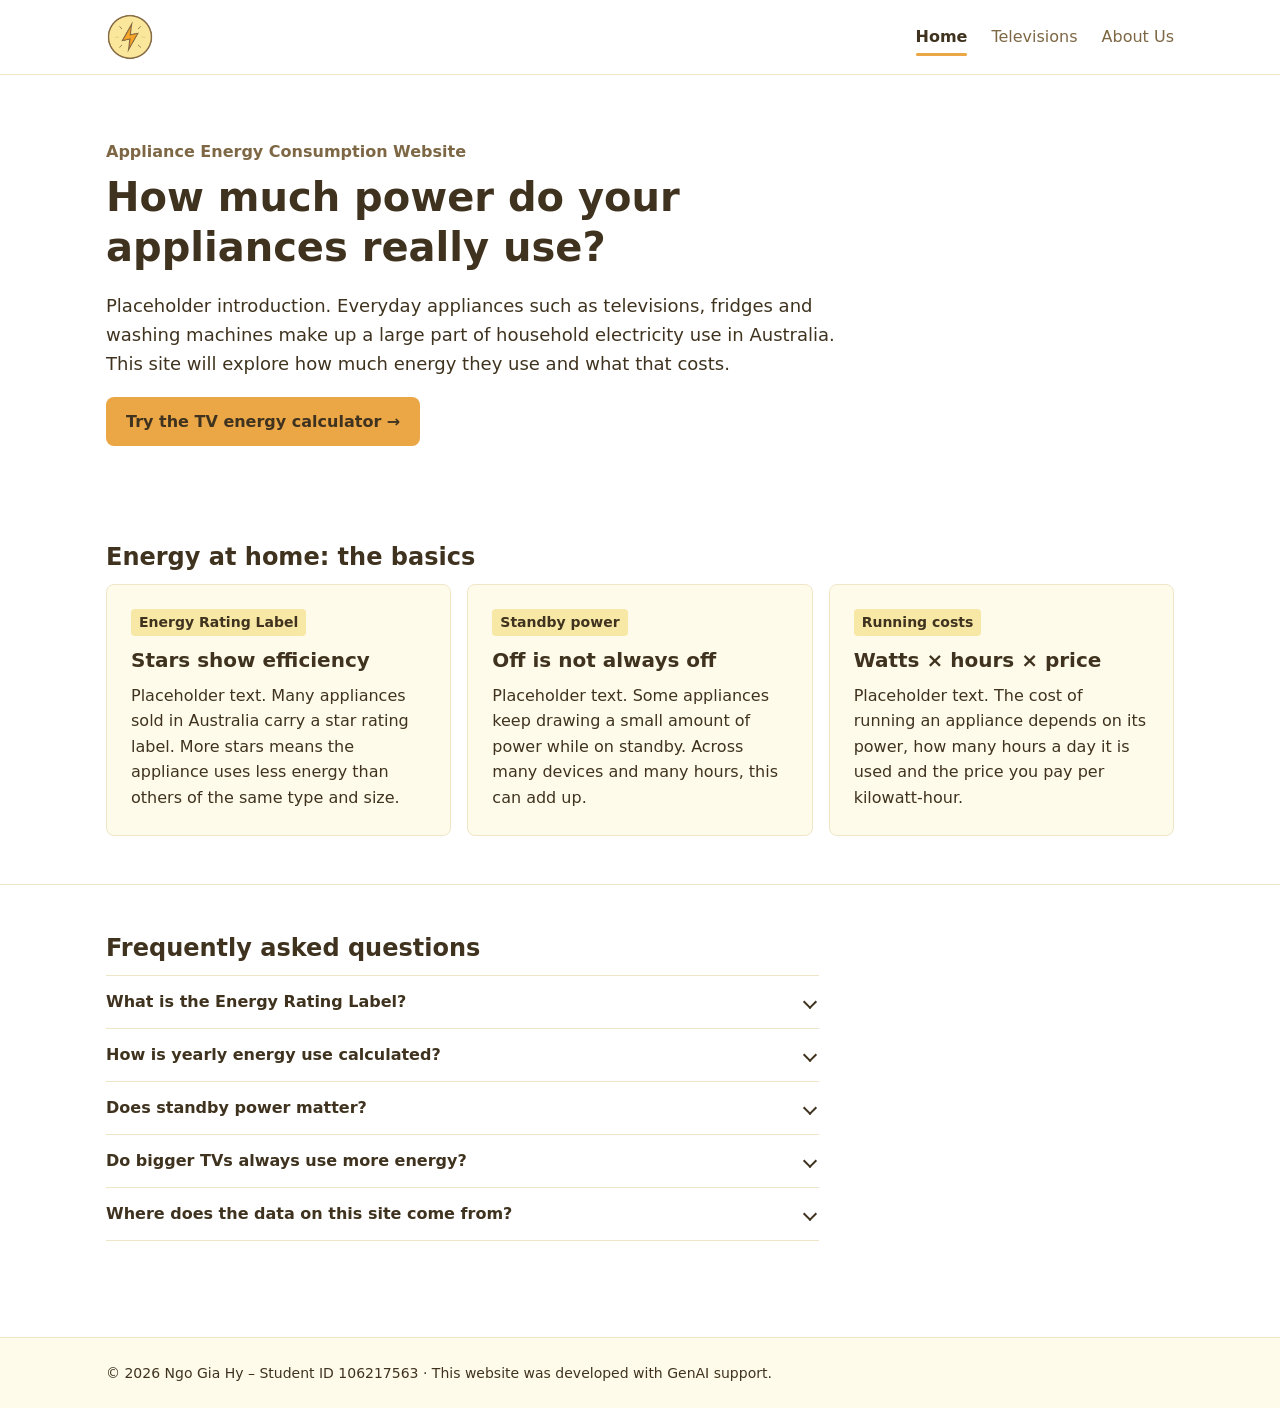
==== Demonstration 1/index.html @ ae11df6b "Add COS30045 coursework: weeks 1-4, demonstration, exercises, and dataset Co-Authored-By: Claude Opu" ====
<!DOCTYPE html>
<html lang="en-AU">
<head>
  <meta charset="UTF-8">
  <meta name="viewport" content="width=device-width, initial-scale=1">
  <title>Home | Appliance Energy Consumption Website</title>
  <meta name="description" content="Placeholder information about appliance energy consumption in Australian homes.">
  <link rel="icon" href="assets/img/power-logo.png">
  <link rel="stylesheet" href="assets/css/styles.css">
  <script src="assets/js/main.js" defer></script>
</head>
<body>
  <a class="skip-link" href="#main">Skip to main content</a>

  <header class="site-header">
    <nav class="site-nav container" aria-label="Main">
      <a class="logo" href="index.html"><img src="assets/img/power-logo.png" alt="Appliance Energy – Home" width="48" height="48"></a>
      <ul class="nav-links">
        <li><a href="index.html" class="active" aria-current="page">Home</a></li>
        <li><a href="televisions.html">Televisions</a></li>
        <li><a href="about.html">About Us</a></li>
      </ul>
    </nav>
  </header>

  <main id="main">
    <section class="hero">
      <div class="container">
        <p class="site-name">Appliance Energy Consumption Website</p>
        <h1>How much power do your appliances really use?</h1>
        <p class="lead">Placeholder introduction. Everyday appliances such as televisions, fridges and washing machines make up a large part of household electricity use in Australia. This site will explore how much energy they use and what that costs.</p>
        <a class="button" href="televisions.html">Try the TV energy calculator →</a>
      </div>
    </section>

    <section class="section" aria-labelledby="facts-title">
      <div class="container">
        <h2 id="facts-title">Energy at home: the basics</h2>
        <ul class="card-grid">
          <li class="card">
            <span class="chip">Energy Rating Label</span>
            <h3>Stars show efficiency</h3>
            <p>Placeholder text. Many appliances sold in Australia carry a star rating label. More stars means the appliance uses less energy than others of the same type and size.</p>
          </li>
          <li class="card">
            <span class="chip">Standby power</span>
            <h3>Off is not always off</h3>
            <p>Placeholder text. Some appliances keep drawing a small amount of power while on standby. Across many devices and many hours, this can add up.</p>
          </li>
          <li class="card">
            <span class="chip">Running costs</span>
            <h3>Watts × hours × price</h3>
            <p>Placeholder text. The cost of running an appliance depends on its power, how many hours a day it is used and the price you pay per kilowatt-hour.</p>
          </li>
        </ul>
      </div>
    </section>

    <section class="section" aria-labelledby="faq-title">
      <div class="container">
        <h2 id="faq-title">Frequently asked questions</h2>
        <div class="faq-list">
          <div class="faq-item">
            <h3><button class="faq-question" type="button" aria-expanded="false" aria-controls="faq-1">What is the Energy Rating Label?<span class="faq-icon" aria-hidden="true"></span></button></h3>
            <div class="faq-answer" id="faq-1" hidden><p>Placeholder answer. The Energy Rating Label is a star rating shown on appliances in Australia and New Zealand to help buyers compare energy efficiency.</p></div>
          </div>
          <div class="faq-item">
            <h3><button class="faq-question" type="button" aria-expanded="false" aria-controls="faq-2">How is yearly energy use calculated?<span class="faq-icon" aria-hidden="true"></span></button></h3>
            <div class="faq-answer" id="faq-2" hidden><p>Placeholder answer. Multiply the appliance's power in watts by the hours it is used each day, divide by 1,000 to get kilowatt-hours, then multiply by 365.</p></div>
          </div>
          <div class="faq-item">
            <h3><button class="faq-question" type="button" aria-expanded="false" aria-controls="faq-3">Does standby power matter?<span class="faq-icon" aria-hidden="true"></span></button></h3>
            <div class="faq-answer" id="faq-3" hidden><p>Placeholder answer. Standby power is usually small for a single device, but it runs around the clock and across many devices in a home.</p></div>
          </div>
          <div class="faq-item">
            <h3><button class="faq-question" type="button" aria-expanded="false" aria-controls="faq-4">Do bigger TVs always use more energy?<span class="faq-icon" aria-hidden="true"></span></button></h3>
            <div class="faq-answer" id="faq-4" hidden><p>Placeholder answer. Larger screens generally need more power, but screen technology and efficiency also make a difference. Try the calculator to compare models.</p></div>
          </div>
          <div class="faq-item">
            <h3><button class="faq-question" type="button" aria-expanded="false" aria-controls="faq-5">Where does the data on this site come from?<span class="faq-icon" aria-hidden="true"></span></button></h3>
            <div class="faq-answer" id="faq-5" hidden><p>Placeholder answer. TV model data comes from the Australian Energy Rating product register. See the About Us page for details.</p></div>
          </div>
        </div>
      </div>
    </section>
  </main>

  <footer class="site-footer">
    <div class="container">
      <p>&copy; <span id="year">2026</span> Ngo Gia Hy – Student ID 106217563 · This website was developed with GenAI support.</p>
    </div>
  </footer>
</body>
</html>
---- Demonstration 1/assets/css/styles.css ----
/* Appliance Energy Consumption Website — shared styles.
   Colours are taken from the logo (assets/img/power-logo.png). */

:root {
  --bg: #FFFFFF;
  --surface: #FFFBEA;
  --cream: #F8E8A5;
  --ink: #3F331F;
  --brown: #7D6744;
  --amber: #EBA746;
  --error: #B42318;
  --line: #EFE6C8;
  --radius: 8px;
  --max-width: 1100px;
  --ease: cubic-bezier(0.2, 0, 0, 1);
}

/* ---------- Base ---------- */

*, *::before, *::after { box-sizing: border-box; }

[hidden] { display: none !important; }

body {
  margin: 0;
  min-height: 100vh;
  display: flex;
  flex-direction: column;
  font-family: system-ui, -apple-system, "Segoe UI", Roboto, "Helvetica Neue", Arial, sans-serif;
  font-size: 1rem;
  line-height: 1.6;
  color: var(--ink);
  background: var(--bg);
}

main { flex: 1; }

img { display: block; max-width: 100%; height: auto; }

h1, h2, h3 { margin: 0 0 0.5em; line-height: 1.25; text-wrap: balance; }
h1 { font-size: 2rem; }
h2 { font-size: 1.5rem; }
h3 { font-size: 1.25rem; }

p { margin: 0 0 1em; }

a { color: var(--brown); }
a:hover { color: var(--ink); }

:focus-visible { outline: 2px solid var(--brown); outline-offset: 3px; }

.container { width: 100%; max-width: var(--max-width); margin: 0 auto; padding: 0 16px; }

.skip-link {
  position: absolute;
  left: 16px;
  top: -64px;
  z-index: 10;
  padding: 8px 12px;
  background: var(--ink);
  color: var(--bg);
  border-radius: var(--radius);
}
.skip-link:focus { top: 8px; }
.skip-link:hover,
.skip-link:focus { color: var(--bg); }

/* ---------- Header & navigation ---------- */

.site-header { background: var(--bg); border-bottom: 1px solid var(--line); }

.site-nav {
  display: flex;
  flex-wrap: wrap;
  align-items: center;
  justify-content: space-between;
  gap: 8px 24px;
  padding-top: 12px;
  padding-bottom: 12px;
}

.logo { display: inline-block; border-radius: 50%; }
.logo img { width: 48px; height: 48px; transition: transform 200ms var(--ease); }
.logo:hover img { transform: translateY(-2px); }

.nav-links { display: flex; flex-wrap: wrap; gap: 0 24px; margin: 0; padding: 0; list-style: none; }

.nav-links a {
  position: relative;
  display: inline-block;
  padding: 12px 0;
  color: var(--brown);
  font-weight: 500;
  text-decoration: none;
}

.nav-links a::after {
  content: "";
  position: absolute;
  left: 0;
  right: 0;
  bottom: 6px;
  height: 3px;
  border-radius: 2px;
  background: var(--amber);
  transform: scaleX(0);
  transform-origin: left;
  transition: transform 200ms var(--ease);
}

.nav-links a:hover { color: var(--ink); }
.nav-links a:hover::after,
.nav-links a.active::after { transform: scaleX(1); }
.nav-links a.active { color: var(--ink); font-weight: 700; }

/* ---------- Page sections ---------- */

.section { padding: 48px 0; }
.section + .section { border-top: 1px solid var(--line); }
.hero { padding: 64px 0 48px; }

.site-name { margin-bottom: 8px; color: var(--brown); font-weight: 600; }

.lead { max-width: 65ch; font-size: 1.125rem; }
.prose { max-width: 70ch; }

.button {
  display: inline-block;
  padding: 12px 20px;
  border: 0;
  border-radius: var(--radius);
  background: var(--amber);
  color: var(--ink);
  font: inherit;
  font-weight: 700;
  text-decoration: none;
  cursor: pointer;
  transition: background-color 150ms var(--ease), transform 150ms var(--ease);
}
.button:hover { background: color-mix(in srgb, var(--amber) 80%, white); color: var(--ink); }
.button:active { transform: scale(0.98); }

.card-grid { display: grid; grid-template-columns: 1fr; gap: 16px; margin: 0; padding: 0; list-style: none; }

.card { padding: 24px; background: var(--surface); border: 1px solid var(--line); border-radius: var(--radius); }
.card p:last-child { margin-bottom: 0; }

.chip {
  display: inline-block;
  margin-bottom: 12px;
  padding: 2px 8px;
  border-radius: 4px;
  background: var(--cream);
  color: var(--ink);
  font-size: 0.875rem;
  font-weight: 600;
}

.data-note { margin-top: 24px; color: var(--brown); font-size: 0.875rem; }

.author-card { display: inline-block; padding: 16px 24px; background: var(--cream); color: var(--ink); border-radius: var(--radius); }
.author-card p { margin: 0; }

/* ---------- Story charts ---------- */

.chart { max-width: 800px; margin: 24px 0 0; padding: 16px; background: var(--surface); border: 1px solid var(--line); border-radius: var(--radius); }
.chart img { width: 100%; background: var(--bg); }
.chart figcaption { margin-top: 8px; color: var(--brown); font-size: 0.875rem; }

/* ---------- Storyboard ---------- */

.plan summary { display: inline-block; padding: 8px 0; color: var(--brown); font-weight: 700; cursor: pointer; }
.plan summary:hover { color: var(--ink); }
.plan[open] summary { margin-bottom: 16px; }

.storyboard { display: grid; grid-template-columns: 1fr; gap: 16px; margin: 0; padding: 0; list-style: none; }
.frame { padding: 16px; background: var(--surface); border: 1px solid var(--line); border-radius: var(--radius); }
.frame p { margin: 0; }
.frame p + p { margin-top: 8px; font-weight: 600; }

.sketch {
  margin: 0 0 12px;
  padding: 12px;
  overflow-x: auto;
  background: var(--bg);
  border: 2px dashed var(--brown);
  border-radius: var(--radius);
  font-size: 0.8125rem;
  line-height: 1.4;
}

/* ---------- FAQ accordion ---------- */

.faq-list { max-width: 70ch; border-top: 1px solid var(--line); }
.faq-item { border-bottom: 1px solid var(--line); }
.faq-item h3 { margin: 0; font-size: 1rem; }

.faq-question {
  display: flex;
  align-items: center;
  justify-content: space-between;
  gap: 16px;
  width: 100%;
  padding: 16px 0;
  border: 0;
  background: none;
  color: var(--ink);
  font: inherit;
  font-weight: 600;
  text-align: left;
  cursor: pointer;
}
.faq-question:hover { color: var(--brown); }

.faq-icon {
  flex: none;
  width: 10px;
  height: 10px;
  margin-right: 4px;
  border-right: 2px solid currentColor;
  border-bottom: 2px solid currentColor;
  transform: rotate(45deg);
  transition: transform 200ms var(--ease);
}
.faq-question[aria-expanded="true"] .faq-icon { transform: rotate(-135deg); }

.faq-answer { padding-bottom: 16px; }
.faq-answer:not([hidden]) { animation: faq-open 250ms var(--ease); }

@keyframes faq-open {
  from { opacity: 0; transform: translateY(-4px); }
  to { opacity: 1; transform: none; }
}

/* ---------- Calculator ---------- */

.calc-layout { display: grid; gap: 24px; }

.calc-form fieldset { margin: 0 0 16px; padding: 16px 16px 0; border: 1px solid var(--line); border-radius: var(--radius); }
.calc-form legend { padding: 0 4px; font-weight: 700; }

.field { margin-bottom: 16px; }
.field label { display: block; margin-bottom: 4px; font-weight: 600; }

.field select,
.field input[type="number"] {
  width: 100%;
  min-height: 44px;
  padding: 8px 12px;
  border: 1px solid var(--brown);
  border-radius: var(--radius);
  background: var(--bg);
  color: var(--ink);
  font: inherit;
}
.field select:disabled { background: var(--surface); cursor: not-allowed; opacity: 0.7; }
.field select[aria-invalid="true"],
.field input[aria-invalid="true"] { border: 2px solid var(--error); }

.field-check { display: flex; align-items: center; gap: 8px; }
.field-check label { margin: 0; }
.field-check input { width: 20px; height: 20px; margin: 0; accent-color: var(--brown); }

.help { margin: 4px 0 0; color: var(--brown); font-size: 0.875rem; }
.error { margin: 4px 0 0; color: var(--error); font-size: 0.875rem; font-weight: 600; }
.error:empty { display: none; }

.results { padding: 24px; background: var(--surface); border: 1px solid var(--line); border-radius: var(--radius); }
.results-message { margin: 0; }
.results-basis { font-weight: 600; }

.results-table { width: 100%; border-collapse: collapse; font-variant-numeric: tabular-nums; }
.results-table th,
.results-table td { padding: 8px 0; border-bottom: 1px solid var(--line); text-align: left; }
.results-table td,
.results-table thead th:not(:first-child) { text-align: right; }
.results-table thead th { color: var(--brown); font-size: 0.875rem; }

.label-note { margin: 16px 0 0; font-size: 0.875rem; }

/* ---------- Footer ---------- */

.site-footer { margin-top: 48px; padding: 24px 0; background: var(--surface); border-top: 1px solid var(--line); font-size: 0.875rem; }
.site-footer p { margin: 0; }

/* ---------- Larger screens ---------- */

@media (min-width: 768px) {
  h1 { font-size: 2.5rem; }
  .card-grid { grid-template-columns: repeat(3, 1fr); }
  .storyboard { grid-template-columns: repeat(2, 1fr); }
}

@media (min-width: 900px) {
  .calc-layout { grid-template-columns: 3fr 2fr; align-items: start; }
}

/* ---------- Reduced motion ---------- */

@media (prefers-reduced-motion: reduce) {
  *, *::before, *::after {
    animation-duration: 0.01ms !important;
    animation-iteration-count: 1 !important;
    transition-duration: 0.01ms !important;
  }
}
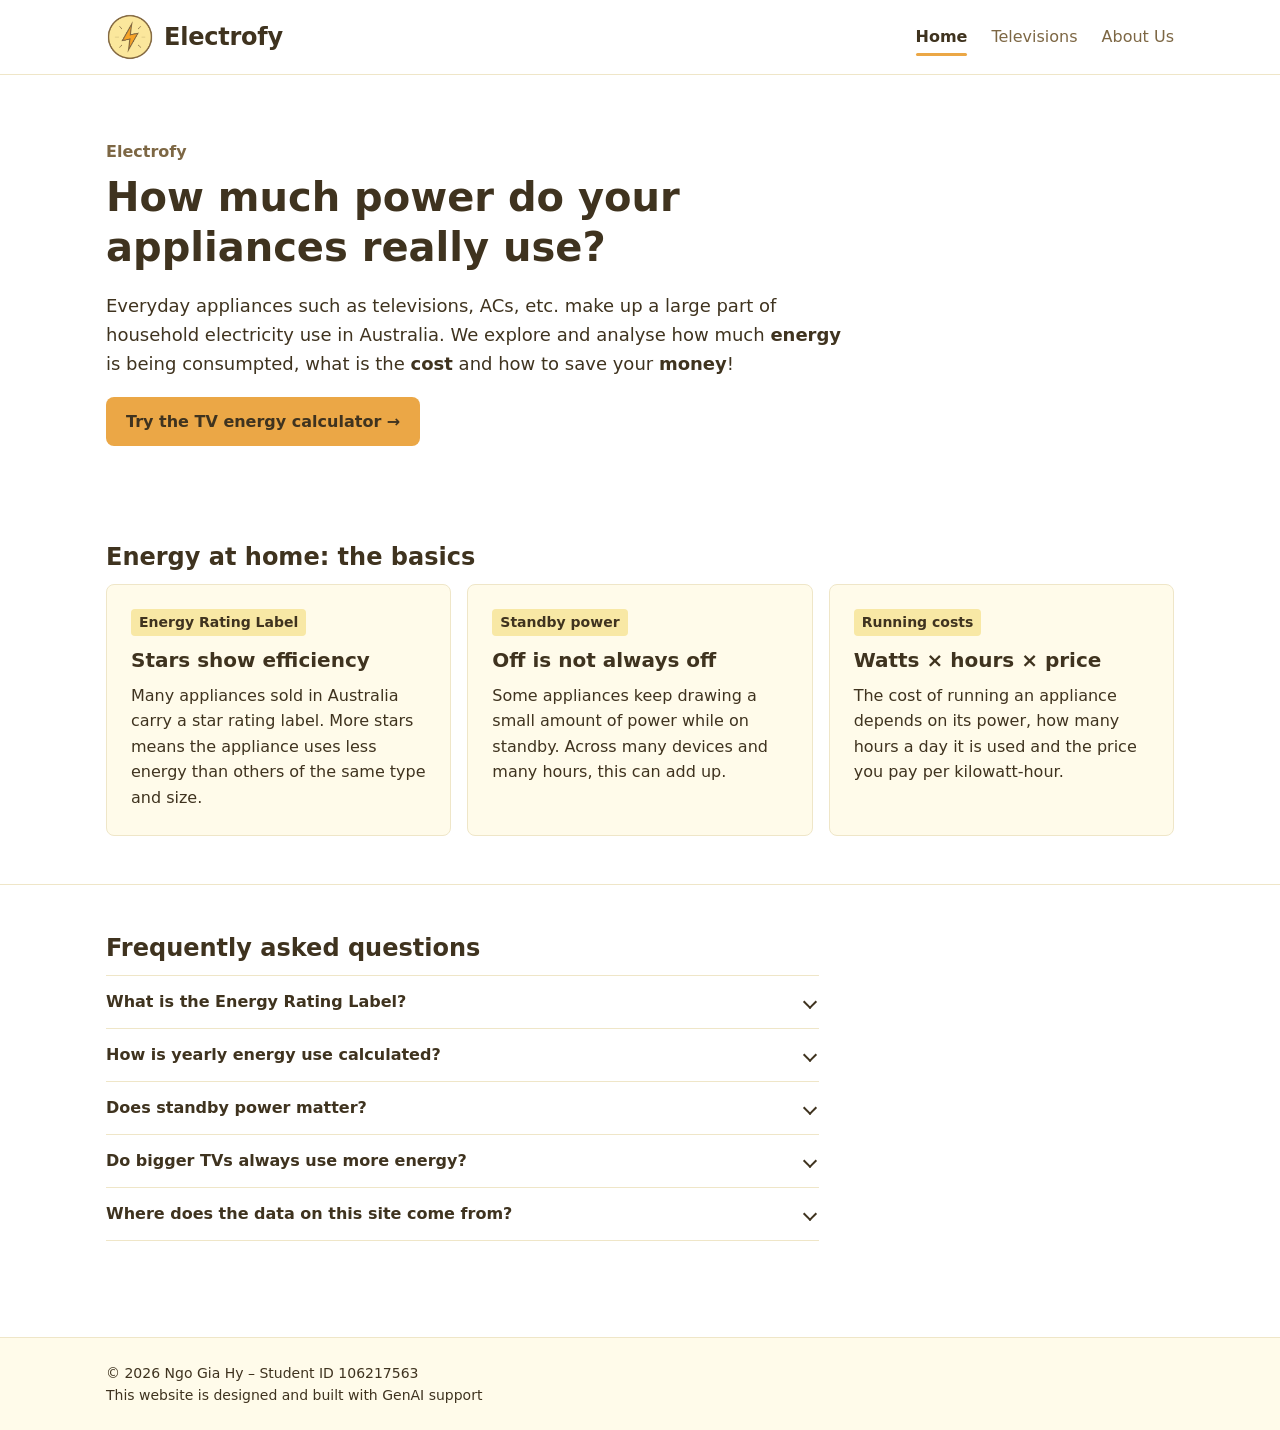
==== commit 5249af71: "Rebrand Demonstration 1 as Electrofy and make the TV charts interactive - Add the Electrofy name bes" ====
--- a/Demonstration 1/index.html
+++ b/Demonstration 1/index.html
@@ -3,8 +3,8 @@
 <head>
   <meta charset="UTF-8">
   <meta name="viewport" content="width=device-width, initial-scale=1">
-  <title>Home | Appliance Energy Consumption Website</title>
-  <meta name="description" content="Placeholder information about appliance energy consumption in Australian homes.">
+  <title>Home | Electrofy</title>
+  <meta name="description" content="Appliance energy consumption in Australian homes.">
   <link rel="icon" href="assets/img/power-logo.png">
   <link rel="stylesheet" href="assets/css/styles.css">
   <script src="assets/js/main.js" defer></script>
@@ -14,7 +14,7 @@
 
   <header class="site-header">
     <nav class="site-nav container" aria-label="Main">
-      <a class="logo" href="index.html"><img src="assets/img/power-logo.png" alt="Appliance Energy – Home" width="48" height="48"></a>
+      <a class="logo" href="index.html"><img src="assets/img/power-logo.png" alt="" width="48" height="48"><span class="logo-name">Electrofy</span></a>
       <ul class="nav-links">
         <li><a href="index.html" class="active" aria-current="page">Home</a></li>
         <li><a href="televisions.html">Televisions</a></li>
@@ -26,9 +26,9 @@
   <main id="main">
     <section class="hero">
       <div class="container">
-        <p class="site-name">Appliance Energy Consumption Website</p>
+        <p class="site-name">Electrofy</p>
         <h1>How much power do your appliances really use?</h1>
-        <p class="lead">Placeholder introduction. Everyday appliances such as televisions, fridges and washing machines make up a large part of household electricity use in Australia. This site will explore how much energy they use and what that costs.</p>
+        <p class="lead">Everyday appliances such as televisions, ACs, etc. make up a large part of household electricity use in Australia. We explore and analyse how much <strong>energy</strong> is being consumpted, what is the <strong>cost</strong> and how to save your <strong>money</strong>!</p>
         <a class="button" href="televisions.html">Try the TV energy calculator →</a>
       </div>
     </section>
@@ -40,17 +40,17 @@
           <li class="card">
             <span class="chip">Energy Rating Label</span>
             <h3>Stars show efficiency</h3>
-            <p>Placeholder text. Many appliances sold in Australia carry a star rating label. More stars means the appliance uses less energy than others of the same type and size.</p>
+            <p>Many appliances sold in Australia carry a star rating label. More stars means the appliance uses less energy than others of the same type and size.</p>
           </li>
           <li class="card">
             <span class="chip">Standby power</span>
             <h3>Off is not always off</h3>
-            <p>Placeholder text. Some appliances keep drawing a small amount of power while on standby. Across many devices and many hours, this can add up.</p>
+            <p>Some appliances keep drawing a small amount of power while on standby. Across many devices and many hours, this can add up.</p>
           </li>
           <li class="card">
             <span class="chip">Running costs</span>
             <h3>Watts × hours × price</h3>
-            <p>Placeholder text. The cost of running an appliance depends on its power, how many hours a day it is used and the price you pay per kilowatt-hour.</p>
+            <p>The cost of running an appliance depends on its power, how many hours a day it is used and the price you pay per kilowatt-hour.</p>
           </li>
         </ul>
       </div>
@@ -62,23 +62,23 @@
         <div class="faq-list">
           <div class="faq-item">
             <h3><button class="faq-question" type="button" aria-expanded="false" aria-controls="faq-1">What is the Energy Rating Label?<span class="faq-icon" aria-hidden="true"></span></button></h3>
-            <div class="faq-answer" id="faq-1" hidden><p>Placeholder answer. The Energy Rating Label is a star rating shown on appliances in Australia and New Zealand to help buyers compare energy efficiency.</p></div>
+            <div class="faq-answer" id="faq-1" hidden><p>The Energy Rating Label is a star rating shown on appliances in Australia and New Zealand to help buyers compare energy efficiency.</p></div>
           </div>
           <div class="faq-item">
             <h3><button class="faq-question" type="button" aria-expanded="false" aria-controls="faq-2">How is yearly energy use calculated?<span class="faq-icon" aria-hidden="true"></span></button></h3>
-            <div class="faq-answer" id="faq-2" hidden><p>Placeholder answer. Multiply the appliance's power in watts by the hours it is used each day, divide by 1,000 to get kilowatt-hours, then multiply by 365.</p></div>
+            <div class="faq-answer" id="faq-2" hidden><p>Multiply the appliance's power in watts by the hours it is used each day, divide by 1,000 to get kilowatt-hours, then multiply by 365.</p></div>
           </div>
           <div class="faq-item">
             <h3><button class="faq-question" type="button" aria-expanded="false" aria-controls="faq-3">Does standby power matter?<span class="faq-icon" aria-hidden="true"></span></button></h3>
-            <div class="faq-answer" id="faq-3" hidden><p>Placeholder answer. Standby power is usually small for a single device, but it runs around the clock and across many devices in a home.</p></div>
+            <div class="faq-answer" id="faq-3" hidden><p>Standby power is usually small for a single device, but it runs around the clock and across many devices in a home.</p></div>
           </div>
           <div class="faq-item">
             <h3><button class="faq-question" type="button" aria-expanded="false" aria-controls="faq-4">Do bigger TVs always use more energy?<span class="faq-icon" aria-hidden="true"></span></button></h3>
-            <div class="faq-answer" id="faq-4" hidden><p>Placeholder answer. Larger screens generally need more power, but screen technology and efficiency also make a difference. Try the calculator to compare models.</p></div>
+            <div class="faq-answer" id="faq-4" hidden><p>Larger screens generally need more power, but screen technology and efficiency also make a difference. Try the calculator to compare models.</p></div>
           </div>
           <div class="faq-item">
             <h3><button class="faq-question" type="button" aria-expanded="false" aria-controls="faq-5">Where does the data on this site come from?<span class="faq-icon" aria-hidden="true"></span></button></h3>
-            <div class="faq-answer" id="faq-5" hidden><p>Placeholder answer. TV model data comes from the Australian Energy Rating product register. See the About Us page for details.</p></div>
+            <div class="faq-answer" id="faq-5" hidden><p>TV model data comes from the Australian Energy Rating product register. See the About Us page for details.</p></div>
           </div>
         </div>
       </div>
@@ -87,7 +87,8 @@
 
   <footer class="site-footer">
     <div class="container">
-      <p>&copy; <span id="year">2026</span> Ngo Gia Hy – Student ID 106217563 · This website was developed with GenAI support.</p>
+      <p>&copy; <span id="year">2026</span> Ngo Gia Hy – Student ID 106217563</p>
+      <p>This website is designed and built with GenAI support</p>
     </div>
   </footer>
 </body>
--- a/Demonstration 1/assets/css/styles.css
+++ b/Demonstration 1/assets/css/styles.css
@@ -1,4 +1,4 @@
-/* Appliance Energy Consumption Website — shared styles.
+/* Electrofy — shared styles.
    Colours are taken from the logo (assets/img/power-logo.png). */
 
 :root {
@@ -79,8 +79,9 @@
   padding-bottom: 12px;
 }
 
-.logo { display: inline-block; border-radius: 50%; }
+.logo { display: inline-flex; align-items: center; gap: 10px; text-decoration: none; }
 .logo img { width: 48px; height: 48px; transition: transform 200ms var(--ease); }
+.logo-name { font-size: 1.5rem; font-weight: 700; color: var(--ink); letter-spacing: -0.01em; }
 .logo:hover img { transform: translateY(-2px); }
 
 .nav-links { display: flex; flex-wrap: wrap; gap: 0 24px; margin: 0; padding: 0; list-style: none; }
@@ -145,6 +146,22 @@
 .card { padding: 24px; background: var(--surface); border: 1px solid var(--line); border-radius: var(--radius); }
 .card p:last-child { margin-bottom: 0; }
 
+.question-grid { margin-top: 32px; }
+.card-link {
+  display: block;
+  height: 100%;
+  color: var(--ink);
+  text-decoration: none;
+  transition: border-color 150ms var(--ease), transform 150ms var(--ease);
+}
+.card-link:hover { border-color: var(--amber); color: var(--ink); transform: translateY(-2px); }
+.card-title { margin: 0 0 0.5em; font-size: 1.25rem; font-weight: 700; line-height: 1.25; }
+.card-title::after { content: " ↓" / ""; color: var(--brown); }
+
+@media (prefers-reduced-motion: no-preference) {
+  html { scroll-behavior: smooth; }
+}
+
 .chip {
   display: inline-block;
   margin-bottom: 12px;
@@ -156,6 +173,9 @@
   font-weight: 600;
 }
 
+.stat { margin: 0 0 8px; font-size: 2.5rem; font-weight: 700; line-height: 1.1; font-variant-numeric: tabular-nums; }
+.stat small { font-size: 1rem; font-weight: 600; color: var(--brown); }
+
 .data-note { margin-top: 24px; color: var(--brown); font-size: 0.875rem; }
 
 .author-card { display: inline-block; padding: 16px 24px; background: var(--cream); color: var(--ink); border-radius: var(--radius); }
@@ -163,14 +183,74 @@
 
 /* ---------- Story charts ---------- */
 
-.chart { max-width: 800px; margin: 24px 0 0; padding: 16px; background: var(--surface); border: 1px solid var(--line); border-radius: var(--radius); }
+.chart { position: relative; max-width: 800px; margin: 24px 0 0; padding: 16px; background: var(--surface); border: 1px solid var(--line); border-radius: var(--radius); }
 .chart img { width: 100%; background: var(--bg); }
 .chart figcaption { margin-top: 8px; color: var(--brown); font-size: 0.875rem; }
 
+.chart-controls { display: flex; flex-wrap: wrap; gap: 0 16px; }
+.chart-controls .field { flex: 1 1 200px; max-width: 280px; }
+
+.bar-table { width: 100%; border-collapse: collapse; font-variant-numeric: tabular-nums; }
+.bar-table th,
+.bar-table td { padding: 4px 0; text-align: left; }
+.bar-table thead th { padding-bottom: 8px; color: var(--brown); font-size: 0.875rem; }
+.bar-table tbody th { width: 5.5rem; padding-right: 12px; font-weight: 600; white-space: nowrap; }
+.bar-table tbody tr:focus-visible { outline-offset: 0; }
+
+.bar-track { display: flex; align-items: center; gap: 8px; }
+.bar {
+  flex: none;
+  width: calc((100% - 5rem) * var(--share));
+  min-width: 2px;
+  height: 20px;
+  border-radius: 0 4px 4px 0;
+  background: var(--amber);
+  transform-origin: left;
+  animation: bar-grow 400ms var(--ease);
+  transition: background-color 150ms var(--ease);
+}
+.bar-table tbody tr:hover .bar,
+.bar-table tbody tr:focus .bar { background: var(--brown); }
+.bar-value { font-weight: 600; white-space: nowrap; }
+
+@keyframes bar-grow { from { transform: scaleX(0); } }
+
+.chart-tip {
+  position: absolute;
+  z-index: 1;
+  padding: 8px 12px;
+  background: var(--ink);
+  color: var(--bg);
+  border-radius: var(--radius);
+  max-width: min(340px, 100%);
+  font-size: 0.875rem;
+  pointer-events: none;
+}
+.chart-tip strong { display: block; font-size: 1rem; }
+
+.trend-chart svg { display: block; overflow: visible; }
+.trend-title { fill: var(--ink); font-size: 0.875rem; font-weight: 600; }
+.trend-tick { fill: var(--brown); font-size: 0.75rem; font-variant-numeric: tabular-nums; }
+.trend-axis { fill: var(--brown); font-size: 0.75rem; font-weight: 600; }
+.trend-value { fill: var(--ink); font-size: 0.875rem; font-weight: 600; }
+.trend-grid { stroke: color-mix(in srgb, var(--brown) 18%, transparent); stroke-width: 1; }
+.trend-line { fill: none; stroke: var(--brown); stroke-width: 2; stroke-linecap: round; stroke-linejoin: round; }
+.trend-line.is-partial { stroke-dasharray: 4 5; }
+.trend-dot { fill: var(--brown); stroke: var(--surface); stroke-width: 2; }
+.trend-dot.is-partial { fill: var(--surface); stroke: var(--brown); }
+.trend-dot.is-active { fill: var(--amber); stroke: var(--brown); }
+.trend-crosshair { stroke: var(--brown); stroke-width: 1; }
+.trend-hit { fill: transparent; outline: none; }
+
+.chart-original { max-width: 800px; margin-top: 8px; }
+.chart-original img { margin-top: 8px; border: 1px solid var(--line); border-radius: var(--radius); }
+
 /* ---------- Storyboard ---------- */
 
-.plan summary { display: inline-block; padding: 8px 0; color: var(--brown); font-weight: 700; cursor: pointer; }
-.plan summary:hover { color: var(--ink); }
+.plan summary,
+.chart-original summary { display: inline-block; padding: 8px 0; color: var(--brown); font-weight: 700; cursor: pointer; }
+.plan summary:hover,
+.chart-original summary:hover { color: var(--ink); }
 .plan[open] summary { margin-bottom: 16px; }
 
 .storyboard { display: grid; grid-template-columns: 1fr; gap: 16px; margin: 0; padding: 0; list-style: none; }
